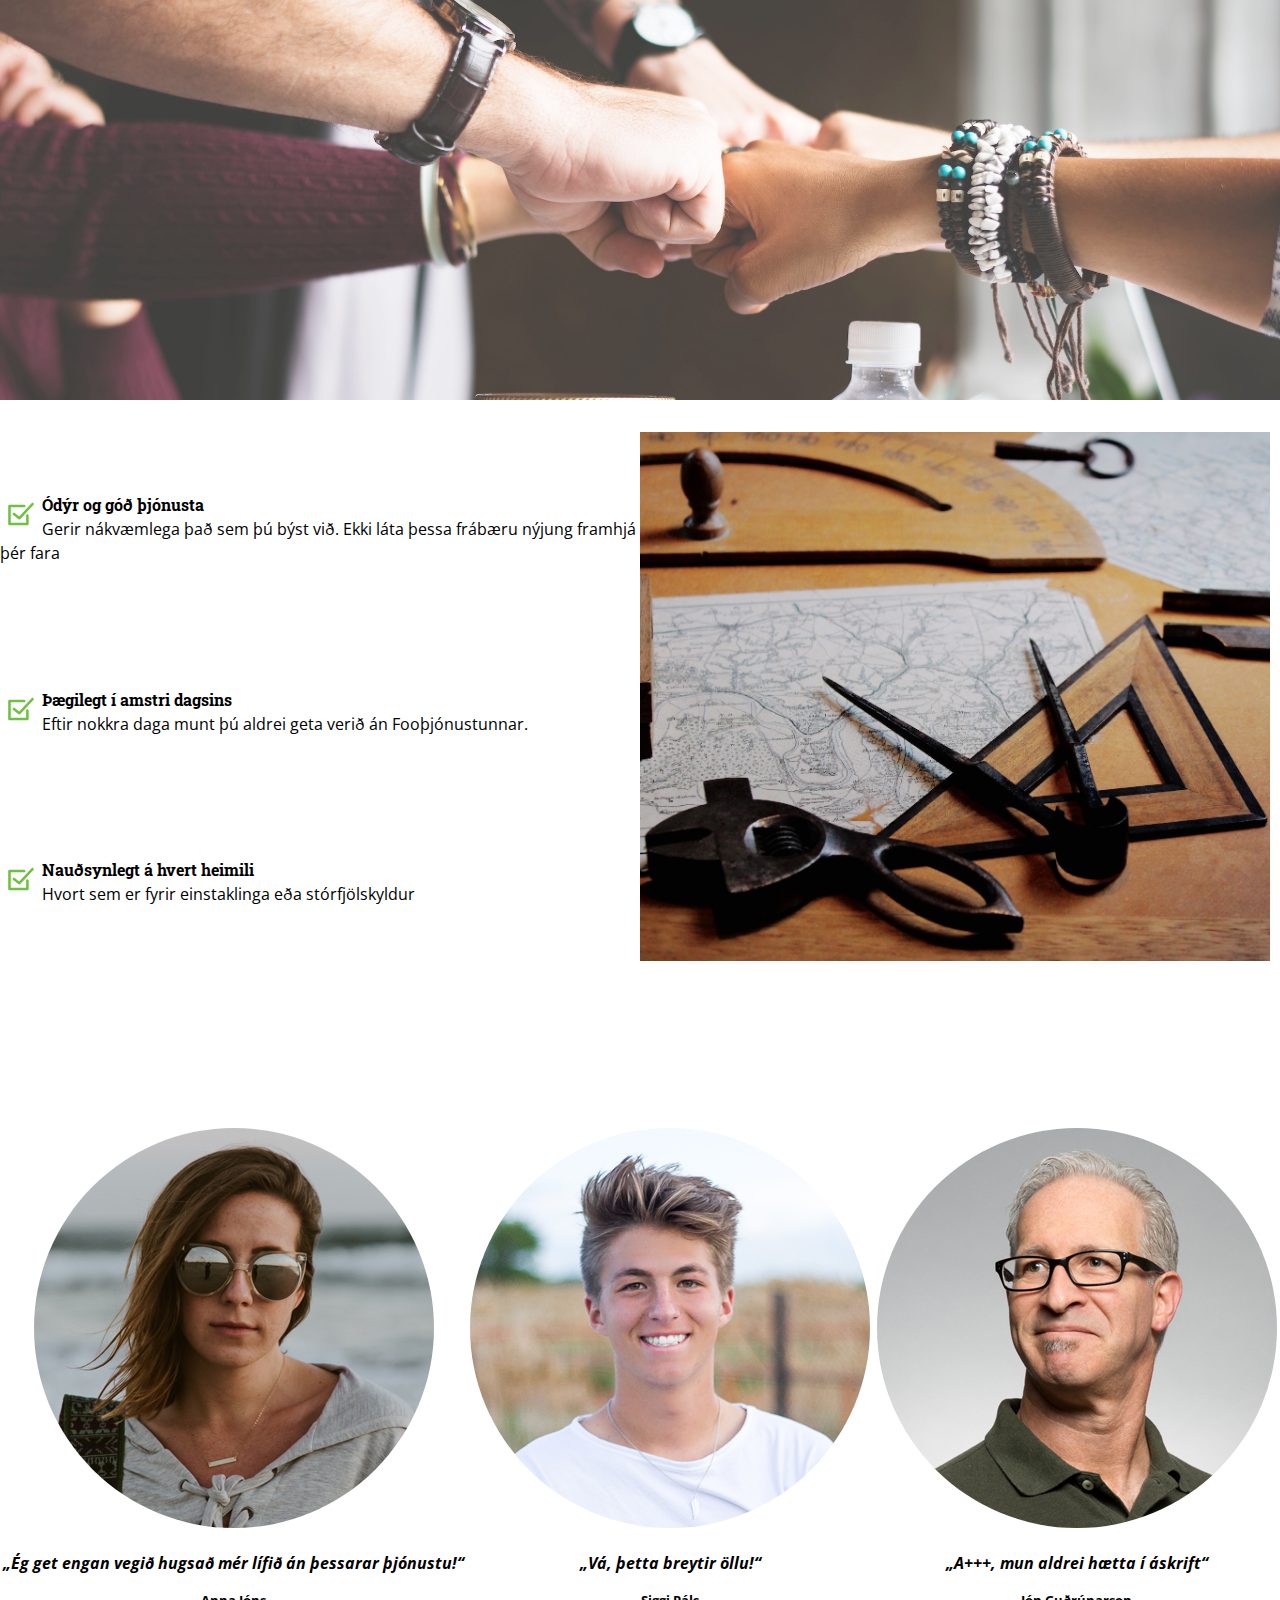
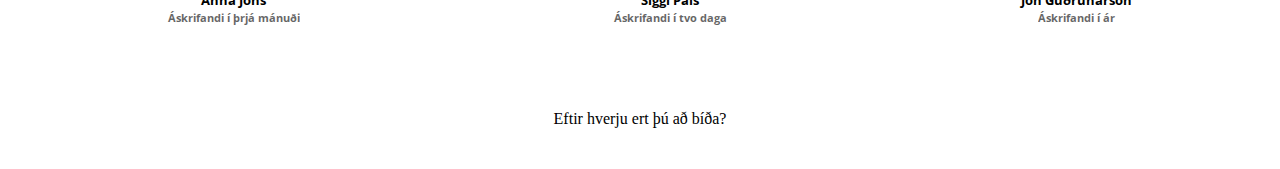
==== index.html @ e277497b "Forsida tilbuin" ====
<!doctype html>
<html lang="is">

<head>
  <meta charset="utf-8">
  <meta name="viewport" content="width=device-width,initial-scale=1">
  <link href="https://fonts.googleapis.com/css?family=Open+Sans:400,400i|Roboto+Slab:400,700" rel="stylesheet">
  <title>Forsíða</title>
  <link rel="stylesheet" href="index.css">
  <link rel="stylesheet" href="grid.css">
  <link rel="stylesheet" href="button.css">
  <link rel="stylesheet" href="header.css">
  <link rel="stylesheet" href="heading.css">
  <link rel="stylesheet" href="text.css">
  <link rel="stylesheet" href="card.css">
  <link rel="stylesheet" href="cardlist.css">
  <link rel="stylesheet" href="checklist.css">
  <link rel="stylesheet" href="img.css">
  <link rel="stylesheet" href="media.css">
  <link rel="stylesheet" href="um.css">

</head>

<body>
    <header>
      <h2>Í fyrsta skipti á Íslandi</h2>
      <h1 class="heading">Fooþjónustan</h1>
      <button class="button">Kaupa</button>
    </header>

    <div class="checklist-row col-12">
      <div class="checklist col-6">
        <div class="checklist-h1">
          <img src="check.svg" class="check__img" alt="Staðfest">
          <h3>Ódýr og góð þjónusta</h3>
          <p>Gerir nákvæmlega það sem þú býst við. Ekki láta þessa frábæru nýjung framhjá þér fara </p>
        </div>
        <div class="checklist-h2">
          <img src="check.svg" class="check__img" alt="Staðfest">
          <h3>Þægilegt í amstri dagsins</h3>
          <p>Eftir nokkra daga munt þú aldrei geta verið án Fooþjónustunnar.</p>
        </div>
        <div class="checklist-h3">
          <img src="check.svg" class="check__img" alt="Staðfest">
          <h3>Nauðsynlegt á hvert heimili</h3>
          <p>Hvort sem er fyrir einstaklinga eða stórfjölskyldur</p>
        </div>
      </div>

      <div class="midjumynd col-6">
        <img src="image.jpg" alt="" class="midjumynd">
      </div>

    </div>

    <section>

      <div class="cardlist col-12">

        <div class="profile">
        <div class="profilemynd">
          <img src="profile1.jpg" class="profile__img" alt="Picture_of_person">
        </div>
          <p>
            <blockquote class="tilvitnun">
              „Ég get engan vegið hugsað mér lífið án þessarar þjónustu!“</blockquote>
            <h5>Anna Jóns</h5>
            <h6>Áskrifandi í þrjá mánuði </h6>
        </div>

        <div class="profile">
        <div class="profilemynd">
          <img src="profile2.jpg" class="profile__img" alt="Picture_of_person">
                  </div>
          <blockquote class="tilvitnun">„Vá, þetta breytir öllu!“</blockquote>
          <h5>Siggi Páls</h5>
          <h6>Áskrifandi í tvo daga</h6>
        </div>

        <div class="profile">
        <div class="profilemynd">
          <img src="profile3.jpg" class="profile__img" alt="Picture_of_person">
                  </div>
          <blockquote class="tilvitnun">„A+++, mun aldrei hætta í áskrift“</blockquote>
          <h5>Jón Guðrúnarson</h5>
          <h6>Áskrifandi í ár</h6>
        </div>
      </div>
    </section>

    <div class="botnsidu">
      <h7>Eftir hverju ert þú að bíða?</h7>
      <button class="button">Kaupa</button>
    </div>

</body>

</html>
---- index.css ----
@import "css/grid";
@import "css/header";
@import "css/heading";
@import "css/text";
@import "css/button";
@import "css/card";
@import "css/cardlist";
@import "css/checklist";
@import "css/img";
@import "css/media";
@import "css/um";

* {
  margin: 0;
  padding: 0;
}

html {
  box-sizing: border-box;
  font-size: 16px;
  height: 100%;
}
@keyframes fadeIn {
  from {
    opacity: 0;
  }

  to {
    opacity: 1;
  }
}

*,
*:after,
*:before {
  box-sizing: inherit;
  padding: 0;
  margin: 0;
}

html {
  font-size: 16px;
  line-height: 1.5;
}
footer {
  margin-top: 1em;
  background-color: #4d4d4d;
  color: white;
}

.bottom {
  border-top: solid gray 1px;
  text-align: center;
  padding-top: 1em;
  padding-bottom: 1em;
}

.leftright {
  display: flex;
  text-align: center;
  padding-top: 1em;
  padding-bottom: 1em;
}
.top {

}
.botnsidu {
  text-align: center;
  display: flex;
  flex-direction: column;
}

main {
  max-width: 100%;
  margin: 0 auto;
  overflow-x: hidden;
}
---- grid.css ----
:root {
  --offset: 0;
  --max_width: 1200px;
  --columns: 12;
  --gutter: 20px;
  --color: hsla(204, 80%, 72%, 0.25);
  --repeating-width: calc(100% / var(--columns));
  --column-width: calc((100% / var(--columns)) - var(--gutter));
  --background-width: calc(100% + var(--gutter));
  --background-columns: repeating-linear-gradient(
    to right,
    var(--color),
    var(--color) var(--column-width),
    transparent var(--column-width),
    transparent var(--repeating-width)
  );
}

html {
  position: relative;
}

.middle {
  margin-left: 1em;
  margin-right: 1em;
}

html.grid::before {
  position: absolute;
  top: 0; right: 0; bottom: 0; left: 0;
  margin-right: auto;
  margin-left: auto;
  width: calc(100% - (2 * var(--offset)));
  max-width: var(--max_width);
  min-height: 100vh;
  content: '';
  background-image: var(--background-columns);
  background-size: var(--background-width) 100%;
  z-index: 1000;
  pointer-events: none;
}

.row {
  display: flex;
  flex-wrap: wrap;
  margin-right: -10px;
  margin-bottom: 20px;
  margin-left: -10px; }

.col {
  padding-right: 10px;
  padding-left: 10px; }
  .col-12 {
    width: 100%; }
  .col-8 {
    width: 66.66667%; }
  .col-4 {
    width: 33.33333%; }
  .col-6 {
    width: 50%; }
  .col-5 {
    width: 41.66667%; }
  .col-7 {
    width: 58.33333%; }
}
---- button.css ----
button {
  font-family: "Lato", helvetica, arial, sans-serif;
  font-size: 1em;
  color: #eee;
  max-width: 6em;
  padding: 10px 5px;
  border: 1px #666;
  border-radius: 1px;
  background-color: #666;
  text-overflow: ellipsis;
  text-align: center;
  text-decoration: none;
  overflow: hidden;
  white-space: nowrap;
  cursor: pointer;
  width: 100%;
  margin-left: auto;
  margin-right: auto;
  opacity: 0;
  animation: fadeIn ease-in 1;
  animation-fill-mode: forwards;
  animation-duration: 1s;
  animation-delay: 3s;
}

button:hover {
  color: inherit;
  background-color: #333;
}
---- header.css ----
header {
  color: inherit;
  background: transparent url("bg.jpg") fixed 50% 50%;
  background-size: cover;
  background-position: center;
  background-repeat: no-repeat;
  opacity: 0.8;
  width: 100%;
  height: 100vh;
  position: relative;
  text-align: center;
  justify-content: center;
  flex-direction: column;
  display: flex;
  margin-bottom: 10em;
}
---- heading.css ----
h1 {
  font-family: 'Roboto Slab', serif;
  font-size: 3em;
  opacity: 0;
  animation: fadeIn ease-in 1;
  animation-fill-mode: forwards;
  animation-duration: 2s;
  animation-delay: 1.5s;
}

h2 {
  font-family: 'Roboto Slab', serif;
  font-size: 1.5em;
  opacity: 0;
  animation: fadeIn ease-in 1;
  animation-fill-mode: forwards;
  animation-duration: 1s;
  animation-delay: 1s;
}

h3 {
  font-family: 'Roboto Slab', serif;
  font-weight: bold;
  font-size: 1em;
}

h4 {
  font-family: 'Open Sans', sans-serif;
  display: flex;
}

h5 {
  font-family: 'Open Sans', sans-serif;
}
h6 {
    font-family: 'Open Sans', sans-serif;
    opacity: 0.6;
}
---- text.css ----
.tilvitnun {
  font-style: italic;
  font-size: 1em;
  font-family: 'Open Sans', sans-serif;
  font-weight: bold;
}
---- cardlist.css ----
.cardlist {
  display: flex;
  flex-wrap: wrap;
  margin-bottom: 5em;
  word-break: normal;
  text-align: center;
  justify-content: space-around;
}
---- checklist.css ----
.checklist {
  display: flex;
  flex-direction: column;
  justify-content: space-around;
}
.checklist-row{
  margin-bottom: 10em;
}

.checklist-row {
  display: flex;
}

.checklist-h1{
}
.checklist-h2{
}
.checklist-h3{
}
.check__img {
  margin: 5px;
}
---- img.css ----
img.profile__img {
  border-radius: 50%;
}

img.check__img {
  width: 2em;
  float: left;
}

.midjumynd {
max-width: 100%;
padding-right: 5px;
}
---- media.css ----
@media (max-width: 600px) {

  header {
      margin-bottom: 4em;
  }

  .cardlist {
    margin-bottom: 4em;
  }
  .checklist-row {
  display: flex;
  flex-direction: column;
  align-items: center;
  margin-bottom: 2em;
}
  .checklist.col-6 {
  margin-bottom: 1em;
  }
    .cardlist {
      display: flex;
      flex-wrap: wrap;
      align-items: center;
    }

    .midjumynd {
      width: 100%;
      margin: 1em;
    }
    .profile__img {
      width: 50%
    }
  }
}

@media (max-width: 400px){
  .checklist-row {
    align-items: center;
    display: flex;
    flex-direction: column;
  }
    .cardlist {
      display: flex;
      flex-direction: column;
      align-items: center;
  }
}
---- um.css ----
* {
  margin: 0;
  padding: 0;
}

html {
  box-sizing: border-box;
  font-size: 16px;
}

*, *:before, *:after {
  box-sizing: inherit;
}

p, blockquote {
  font-family: 'Open Sans', sans-serif;
}

.heading {
  font-family: 'Roboto Slab', serif;
}

header {
  background: transparent url("bg-subpage.jpg") no-repeat 50% 50%;
  opacity: 0.8;
  background-size: cover;
  width: 100%;
  height: 25em;
  text-align: left;
  display: flex;
  justify-content: center;
  flex-direction: column;
  margin-bottom: 2em;
  padding-left: 1em;
}

h1 {
  font-size: 4em;
  color: white;
}

blockquote {
  display: flex;
  justify-content: center;
  margin-top: 1em;
  margin-bottom: 1em;
  font-size: 1.5em;
  line-height: 1.5;
  font-style: italic;
}
/*
@media (min-width: 50em) {
  .card__image {
    min-width: 25em;
  }
}

@media (max-width: 50em) {
  .card {
    flex-direction: column;
  }
  .card__content {
    width: 100%;
  }
  .card__image {
    width: 100%;
  }
}
*/
/*FOOTER STARTS*/

footer {
  margin-top: 1em;
  background-color: #4d4d4d;
  color: white;
}

.bottom {
  border-top: solid gray 1px;
  text-align: center;
  padding-top: 1em;
  padding-bottom: 1em;
}

.leftright {
  display: flex;
  text-align: center;
  padding-top: 1em;
  padding-bottom: 1em;
}

/*FOOTER ENDS*/

/*TOP PART STARTS*/

.top {
  background-color: rgba(0, 0, 0, 0.8);
  display: flex;
  padding: 0.5em 1em;
  justify-content: space-between;
  color: white;
}

.top--buttons > button {
  padding: 0.5em;
}
.button--1 {
  background: transparent;
  border: none;
}

.button--2 {
  background-color: gray;
  border: none;
  border-radius: 5px;
}

a {
  text-decoration: none;
  color: white;
}

/*TOP PART ENDS*/
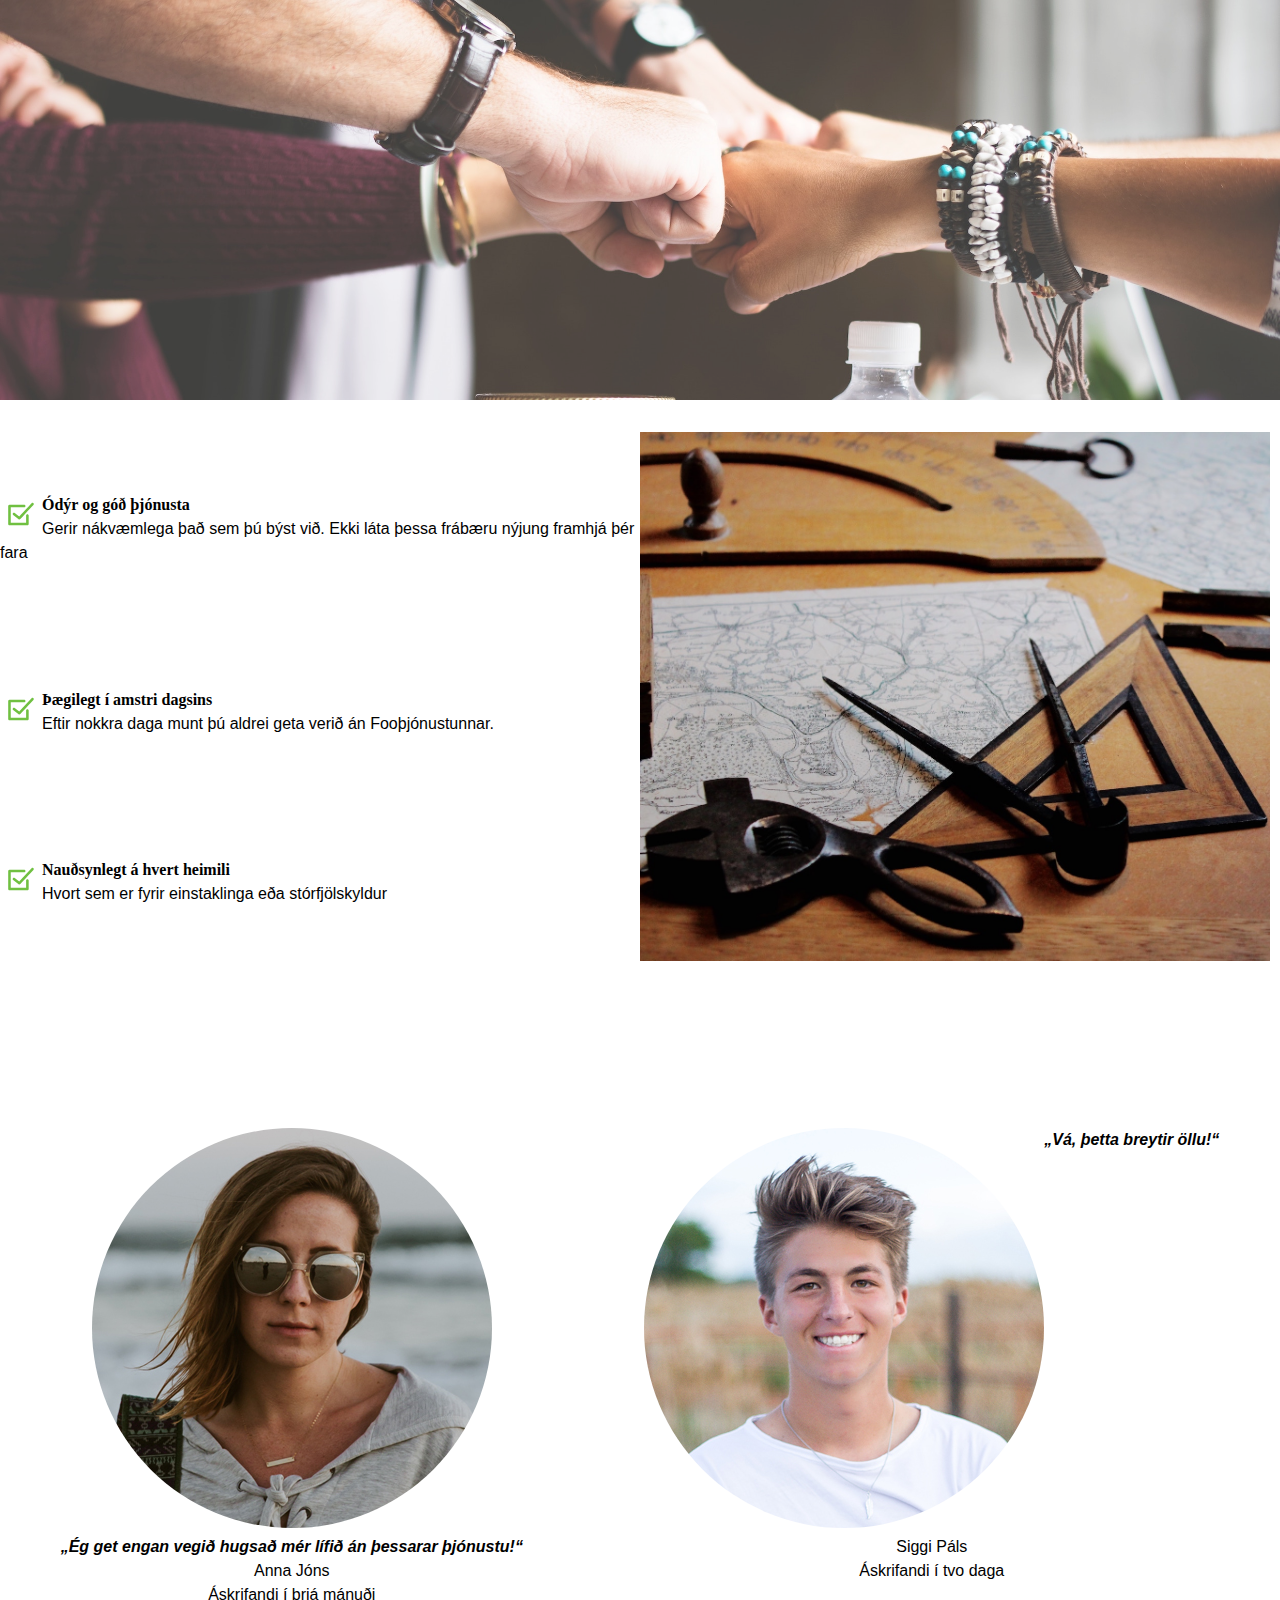
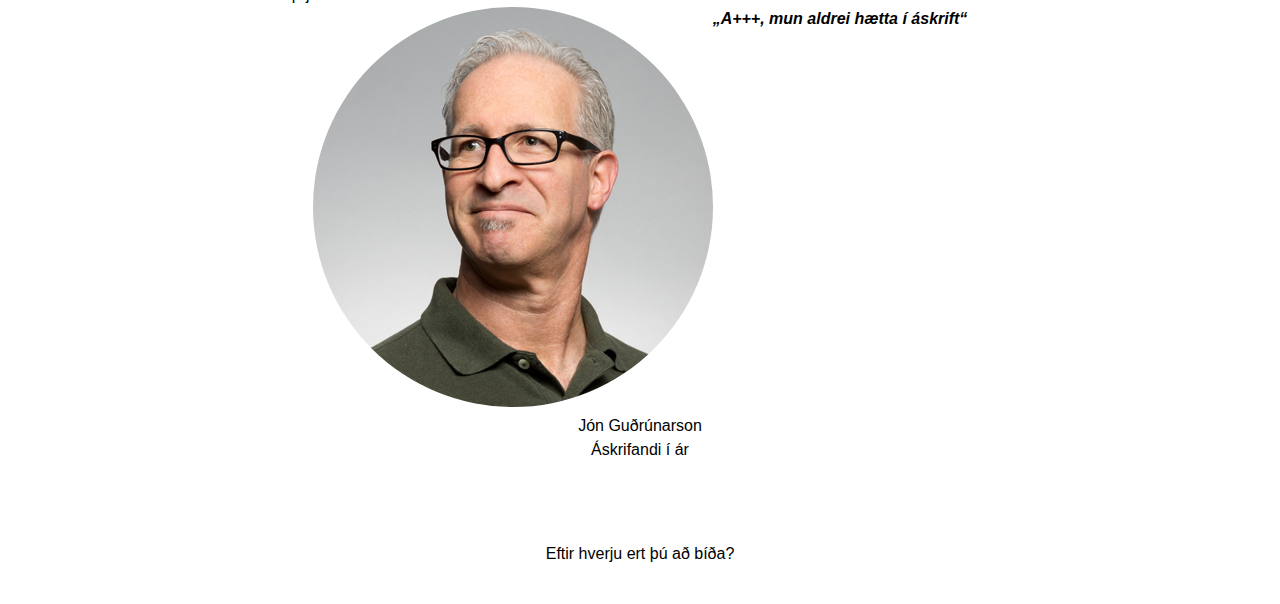
==== commit 83c9fcad: "Merge branch 'master' of https://github.com/Torfithor/funproject" ====
--- a/index.html
+++ b/index.html
@@ -4,7 +4,6 @@
 <head>
   <meta charset="utf-8">
   <meta name="viewport" content="width=device-width,initial-scale=1">
-  <link href="https://fonts.googleapis.com/css?family=Open+Sans:400,400i|Roboto+Slab:400,700" rel="stylesheet">
   <title>Forsíða</title>
   <link rel="stylesheet" href="index.css">
   <link rel="stylesheet" href="grid.css">
@@ -56,40 +55,33 @@
     <section>
 
       <div class="cardlist col-12">
-
         <div class="profile">
-        <div class="profilemynd">
           <img src="profile1.jpg" class="profile__img" alt="Picture_of_person">
-        </div>
           <p>
             <blockquote class="tilvitnun">
               „Ég get engan vegið hugsað mér lífið án þessarar þjónustu!“</blockquote>
-            <h5>Anna Jóns</h5>
-            <h6>Áskrifandi í þrjá mánuði </h6>
+            <p>Anna Jóns</p>
+            <p>Áskrifandi í þrjá mánuði </p>
         </div>
 
         <div class="profile">
-        <div class="profilemynd">
           <img src="profile2.jpg" class="profile__img" alt="Picture_of_person">
-                  </div>
           <blockquote class="tilvitnun">„Vá, þetta breytir öllu!“</blockquote>
-          <h5>Siggi Páls</h5>
-          <h6>Áskrifandi í tvo daga</h6>
+          <p>Siggi Páls</p>
+          <p>Áskrifandi í tvo daga</p>
         </div>
 
         <div class="profile">
-        <div class="profilemynd">
           <img src="profile3.jpg" class="profile__img" alt="Picture_of_person">
-                  </div>
           <blockquote class="tilvitnun">„A+++, mun aldrei hætta í áskrift“</blockquote>
-          <h5>Jón Guðrúnarson</h5>
-          <h6>Áskrifandi í ár</h6>
+          <p>Jón Guðrúnarson</p>
+          <p>Áskrifandi í ár</p>
         </div>
       </div>
     </section>
 
     <div class="botnsidu">
-      <h7>Eftir hverju ert þú að bíða?</h7>
+      <p>Eftir hverju ert þú að bíða?</p>
       <button class="button">Kaupa</button>
     </div>
 
--- a/um.css
+++ b/um.css
@@ -42,19 +42,32 @@
 blockquote {
   display: flex;
   justify-content: center;
-  margin-top: 1em;
-  margin-bottom: 1em;
   font-size: 1.5em;
   line-height: 1.5;
   font-style: italic;
+  float: right;
+}
+
+.block {
+  padding: 2em 2em;
+}
+
+@media (max-width: 400px) {
+  .row {
+    display: flex;
+    flex-direction: column;
+    align-items: center;
+  }
+  .col-5 {
+    width: 100%;
+    display: flex;
+    flex-direction: column;
+  }
+  .block {
+    width: 100%;
+  }
 }
 /*
-@media (min-width: 50em) {
-  .card__image {
-    min-width: 25em;
-  }
-}
-
 @media (max-width: 50em) {
   .card {
     flex-direction: column;
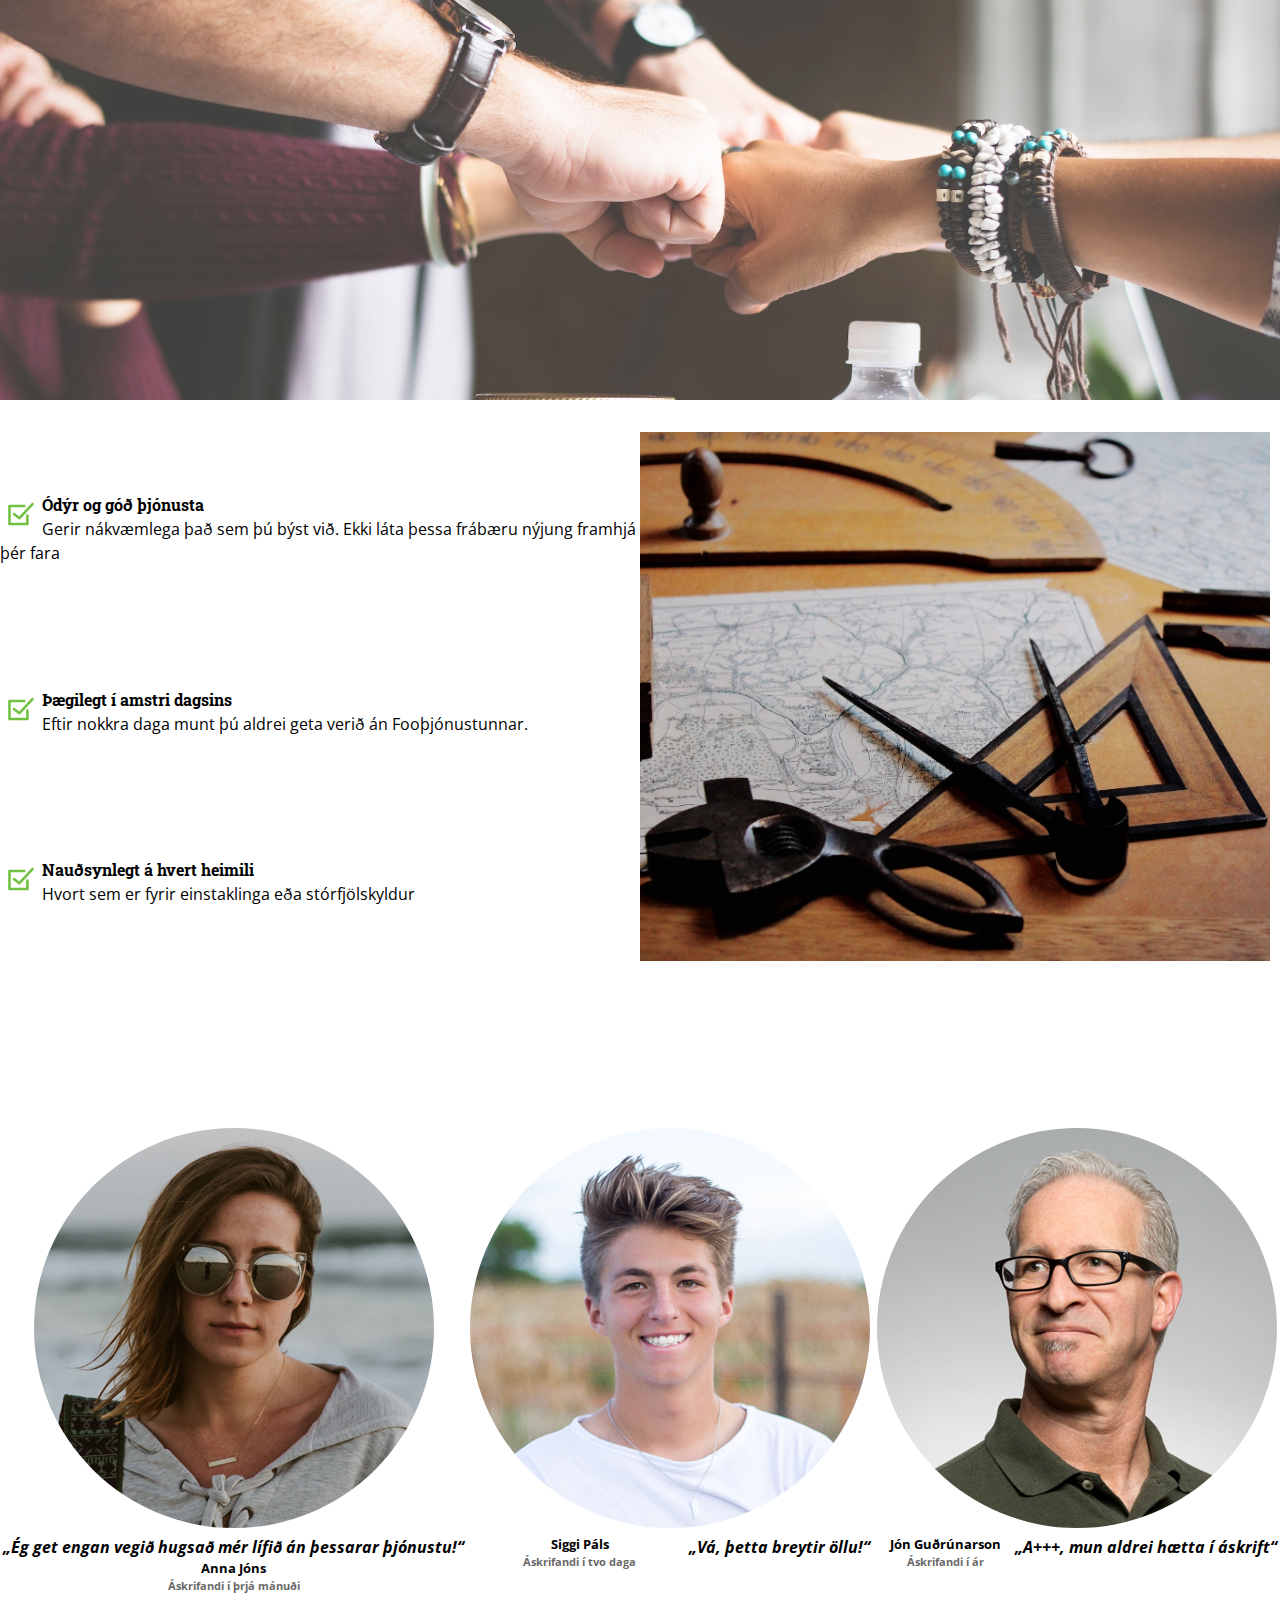
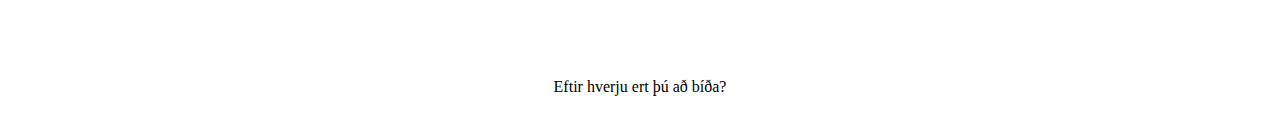
==== commit a379a945: "Index allt" ====
--- a/index.html
+++ b/index.html
@@ -4,6 +4,7 @@
 <head>
   <meta charset="utf-8">
   <meta name="viewport" content="width=device-width,initial-scale=1">
+  <link href="https://fonts.googleapis.com/css?family=Open+Sans:400,400i|Roboto+Slab:400,700" rel="stylesheet">
   <title>Forsíða</title>
   <link rel="stylesheet" href="index.css">
   <link rel="stylesheet" href="grid.css">
@@ -55,33 +56,40 @@
     <section>
 
       <div class="cardlist col-12">
+
         <div class="profile">
+        <div class="profilemynd">
           <img src="profile1.jpg" class="profile__img" alt="Picture_of_person">
+        </div>
           <p>
             <blockquote class="tilvitnun">
               „Ég get engan vegið hugsað mér lífið án þessarar þjónustu!“</blockquote>
-            <p>Anna Jóns</p>
-            <p>Áskrifandi í þrjá mánuði </p>
+            <h5>Anna Jóns</h5>
+            <h6>Áskrifandi í þrjá mánuði </h6>
         </div>
 
         <div class="profile">
+        <div class="profilemynd">
           <img src="profile2.jpg" class="profile__img" alt="Picture_of_person">
+                  </div>
           <blockquote class="tilvitnun">„Vá, þetta breytir öllu!“</blockquote>
-          <p>Siggi Páls</p>
-          <p>Áskrifandi í tvo daga</p>
+          <h5>Siggi Páls</h5>
+          <h6>Áskrifandi í tvo daga</h6>
         </div>
 
         <div class="profile">
+        <div class="profilemynd">
           <img src="profile3.jpg" class="profile__img" alt="Picture_of_person">
+                  </div>
           <blockquote class="tilvitnun">„A+++, mun aldrei hætta í áskrift“</blockquote>
-          <p>Jón Guðrúnarson</p>
-          <p>Áskrifandi í ár</p>
+          <h5>Jón Guðrúnarson</h5>
+          <h6>Áskrifandi í ár</h6>
         </div>
       </div>
     </section>
 
     <div class="botnsidu">
-      <p>Eftir hverju ert þú að bíða?</p>
+      <h7>Eftir hverju ert þú að bíða?</h7>
       <button class="button">Kaupa</button>
     </div>
 
--- a/um.css
+++ b/um.css
@@ -56,30 +56,45 @@
   .row {
     display: flex;
     flex-direction: column;
-    align-items: center;
   }
-  .col-5 {
-    width: 100%;
-    display: flex;
-    flex-direction: column;
-  }
-  .block {
+  .row > .col-5 {
     width: 100%;
   }
-}
-/*
-@media (max-width: 50em) {
-  .card {
-    flex-direction: column;
-  }
-  .card__content {
+  .row > .col-7 {
     width: 100%;
   }
-  .card__image {
-    width: 100%;
+  h1 {
+    word-wrap: break-word;
+  }
+  .middle {
+    margin-left: 1em;
+    margin-right: 1em;
+  }
+  .leftright {
+    display: flex;
+    flex-direction: row;
   }
 }
-*/
+
+@media (min-width: 401px) and (max-width: 600px){
+
+  .row > .col-5 {
+    display: inline;
+  }
+  .row > .col-7 {
+    float: right;
+    height: 100%;
+  }
+  .middle {
+    margin-left: 1em;
+    margin-right: 1em;
+  }
+  .leftright {
+    display: flex;
+    flex-direction: row;
+  }
+}
+
 /*FOOTER STARTS*/
 
 footer {
@@ -133,4 +148,8 @@
   color: white;
 }
 
+.button--2:hover {
+  background-color: #4d4d4d;
+}
+
 /*TOP PART ENDS*/
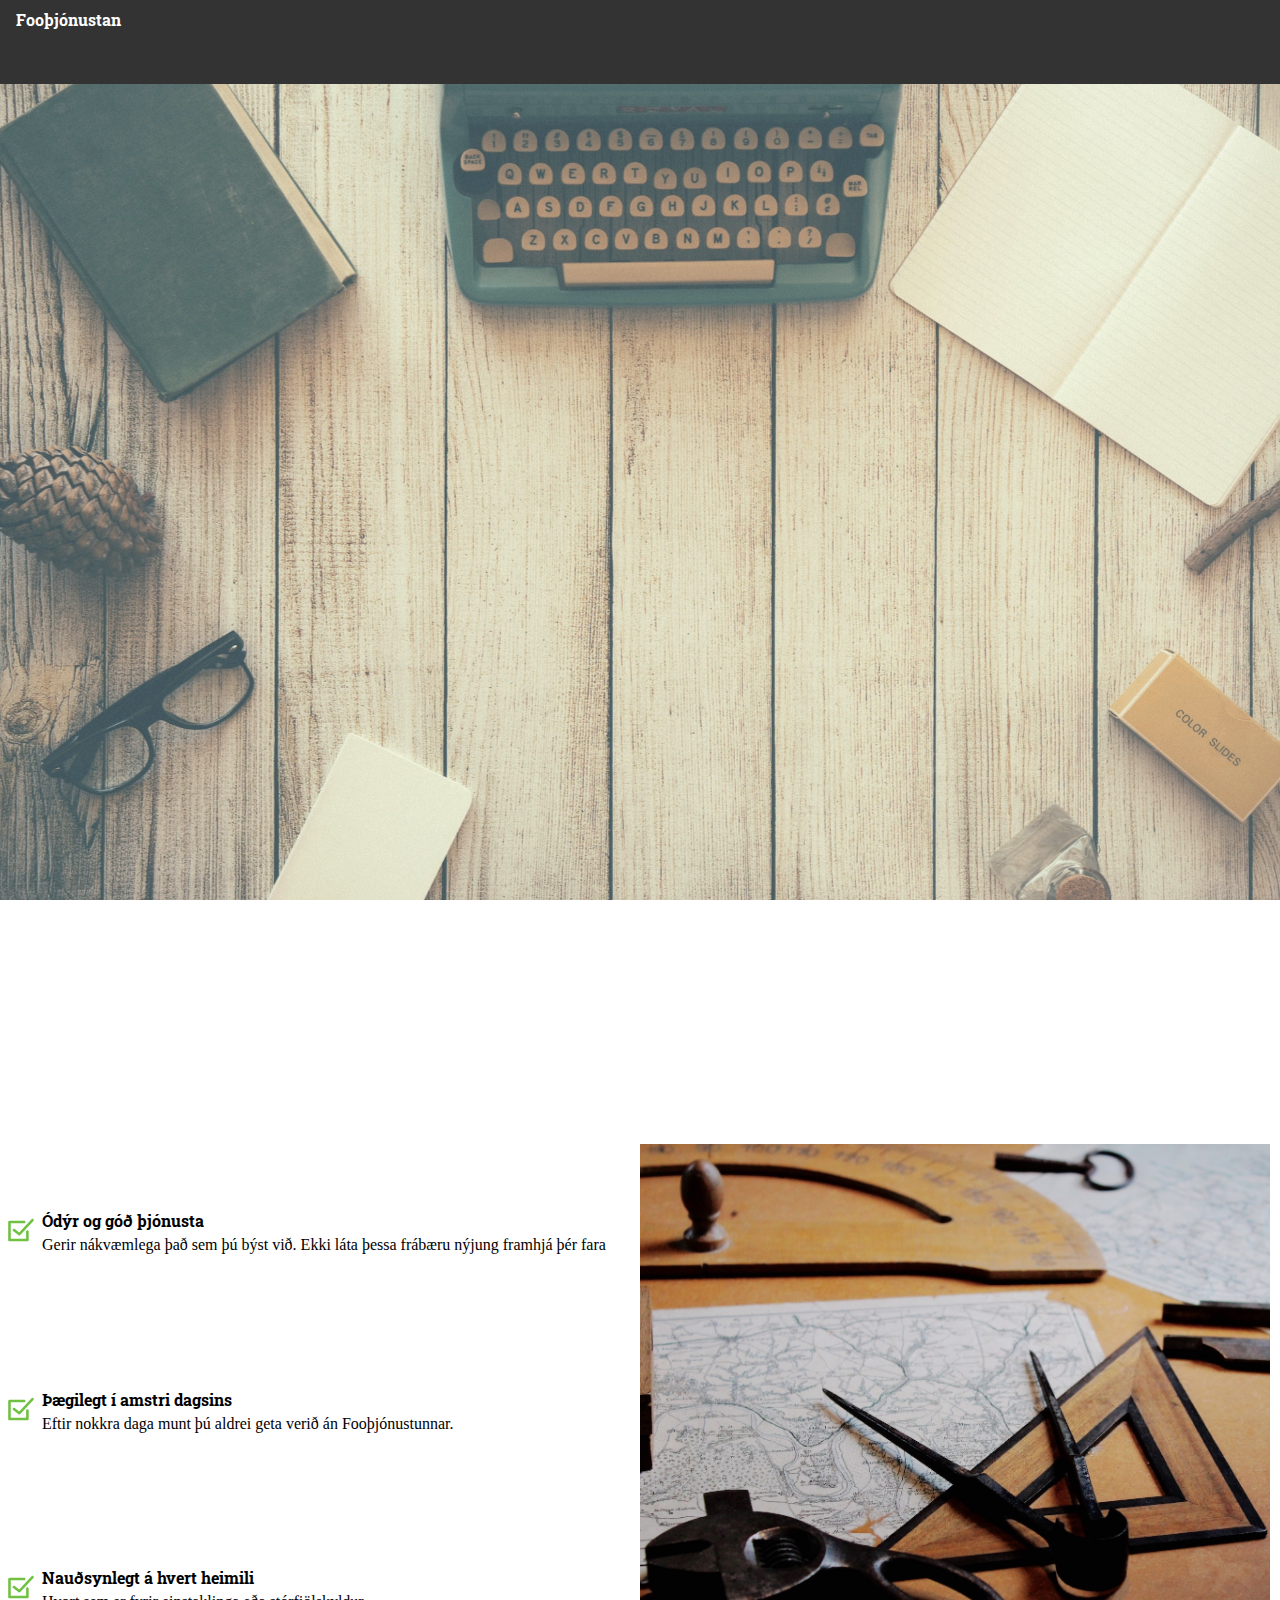
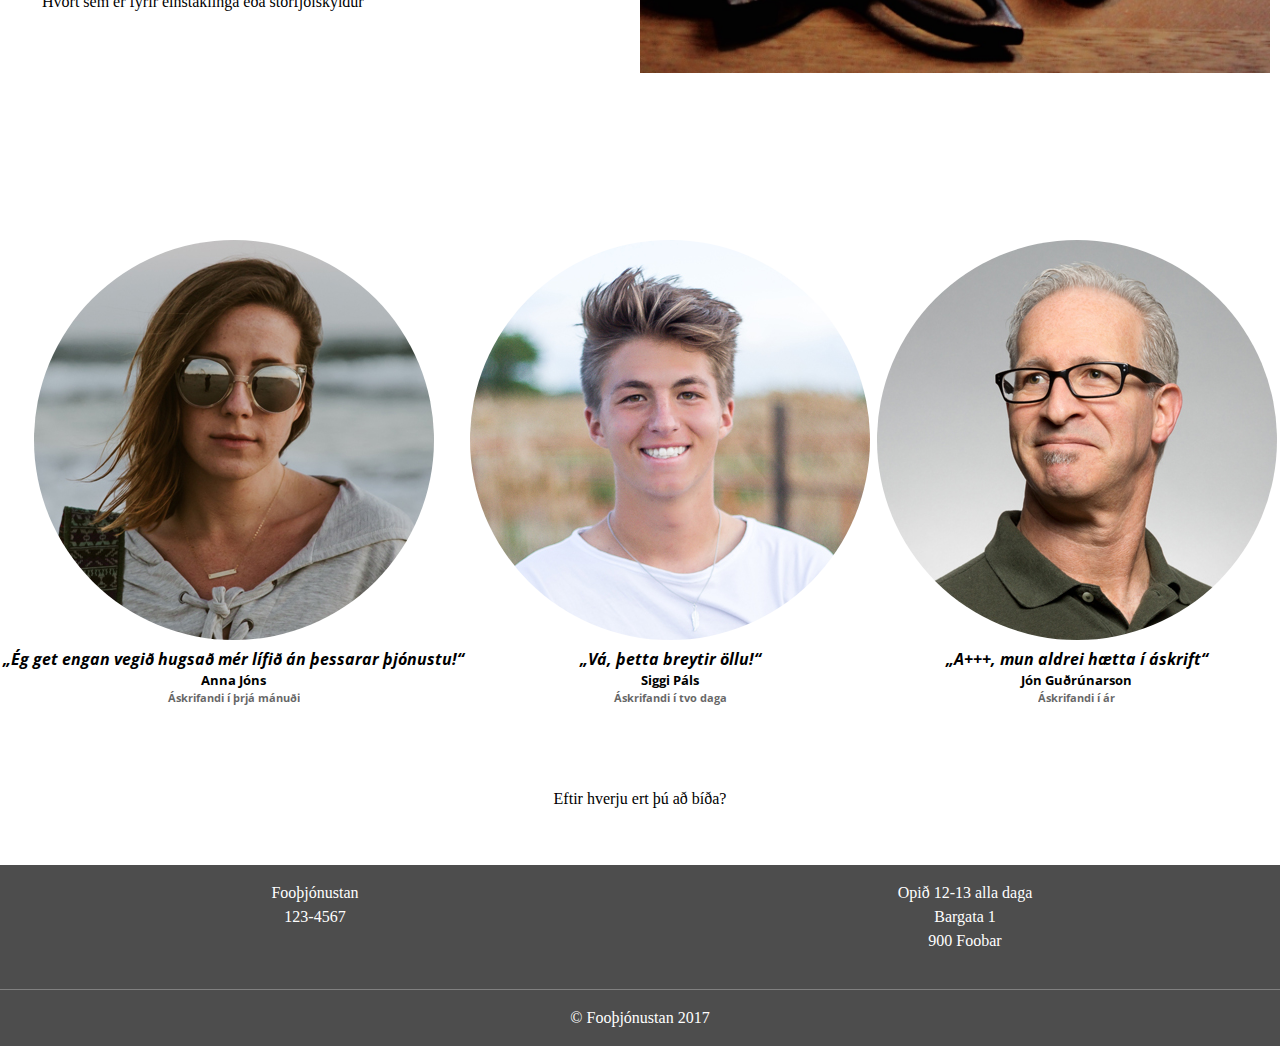
==== commit 09802339: "Forsíða tilbúin" ====
--- a/index.html
+++ b/index.html
@@ -17,11 +17,19 @@
   <link rel="stylesheet" href="checklist.css">
   <link rel="stylesheet" href="img.css">
   <link rel="stylesheet" href="media.css">
-  <link rel="stylesheet" href="um.css">
-
 </head>
 
+<div class="grid">
+  <div class="top">
+    <h3 class="heading top--heading">Fooþjónustan</h3>
+    <div class="top--buttons">
+      <button class="button--1"><a href="Um.html">Um</a></button>
+      <button class="button--2"><a href="kaupa.html">Kaupa</a></button>
+    </div>
+  </div>
+
 <body>
+
     <header>
       <h2>Í fyrsta skipti á Íslandi</h2>
       <h1 class="heading">Fooþjónustan</h1>
@@ -93,6 +101,17 @@
       <button class="button">Kaupa</button>
     </div>
 
+    <footer>
+      <div class="row leftright">
+        <div class="col col-6">
+          <p class=>Fooþjónustan<br>123-4567</p>
+        </div>
+        <div class="col col-6">
+          <p class=>Opið 12-13 alla daga<br>Bargata 1<br>900 Foobar</p>
+        </div>
+      </div>
+      <p class="bottom">© Fooþjónustan 2017</p>
+    </footer>
 </body>
 
 </html>
--- a/index.css
+++ b/index.css
@@ -8,13 +8,41 @@
 @import "css/checklist";
 @import "css/img";
 @import "css/media";
-@import "css/um";
 
 * {
   margin: 0;
   padding: 0;
 }
+.top {
+  background-color: rgba(0, 0, 0, 0.8);
+  display: flex;
+  padding: 0.5em 1em;
+  justify-content: space-between;
+  color: white;
+}
 
+.top--buttons > button {
+  padding: 0.5em;
+}
+.button--1 {
+  background: transparent;
+  border: none;
+}
+
+.button--2 {
+  background-color: gray;
+  border: none;
+  border-radius: 5px;
+}
+
+a {
+  text-decoration: none;
+  color: white;
+}
+
+.button--2:hover {
+  background-color: #4d4d4d;
+}
 html {
   box-sizing: border-box;
   font-size: 16px;
@@ -42,6 +70,7 @@
   font-size: 16px;
   line-height: 1.5;
 }
+
 footer {
   margin-top: 1em;
   background-color: #4d4d4d;
@@ -70,6 +99,26 @@
   flex-direction: column;
 }
 
+footer {
+  margin-top: 1em;
+  background-color: #4d4d4d;
+  color: white;
+}
+
+.bottom {
+  border-top: solid gray 1px;
+  text-align: center;
+  padding-top: 1em;
+  padding-bottom: 1em;
+}
+
+.leftright {
+  display: flex;
+  text-align: center;
+  padding-top: 1em;
+  padding-bottom: 1em;
+}
+
 main {
   max-width: 100%;
   margin: 0 auto;
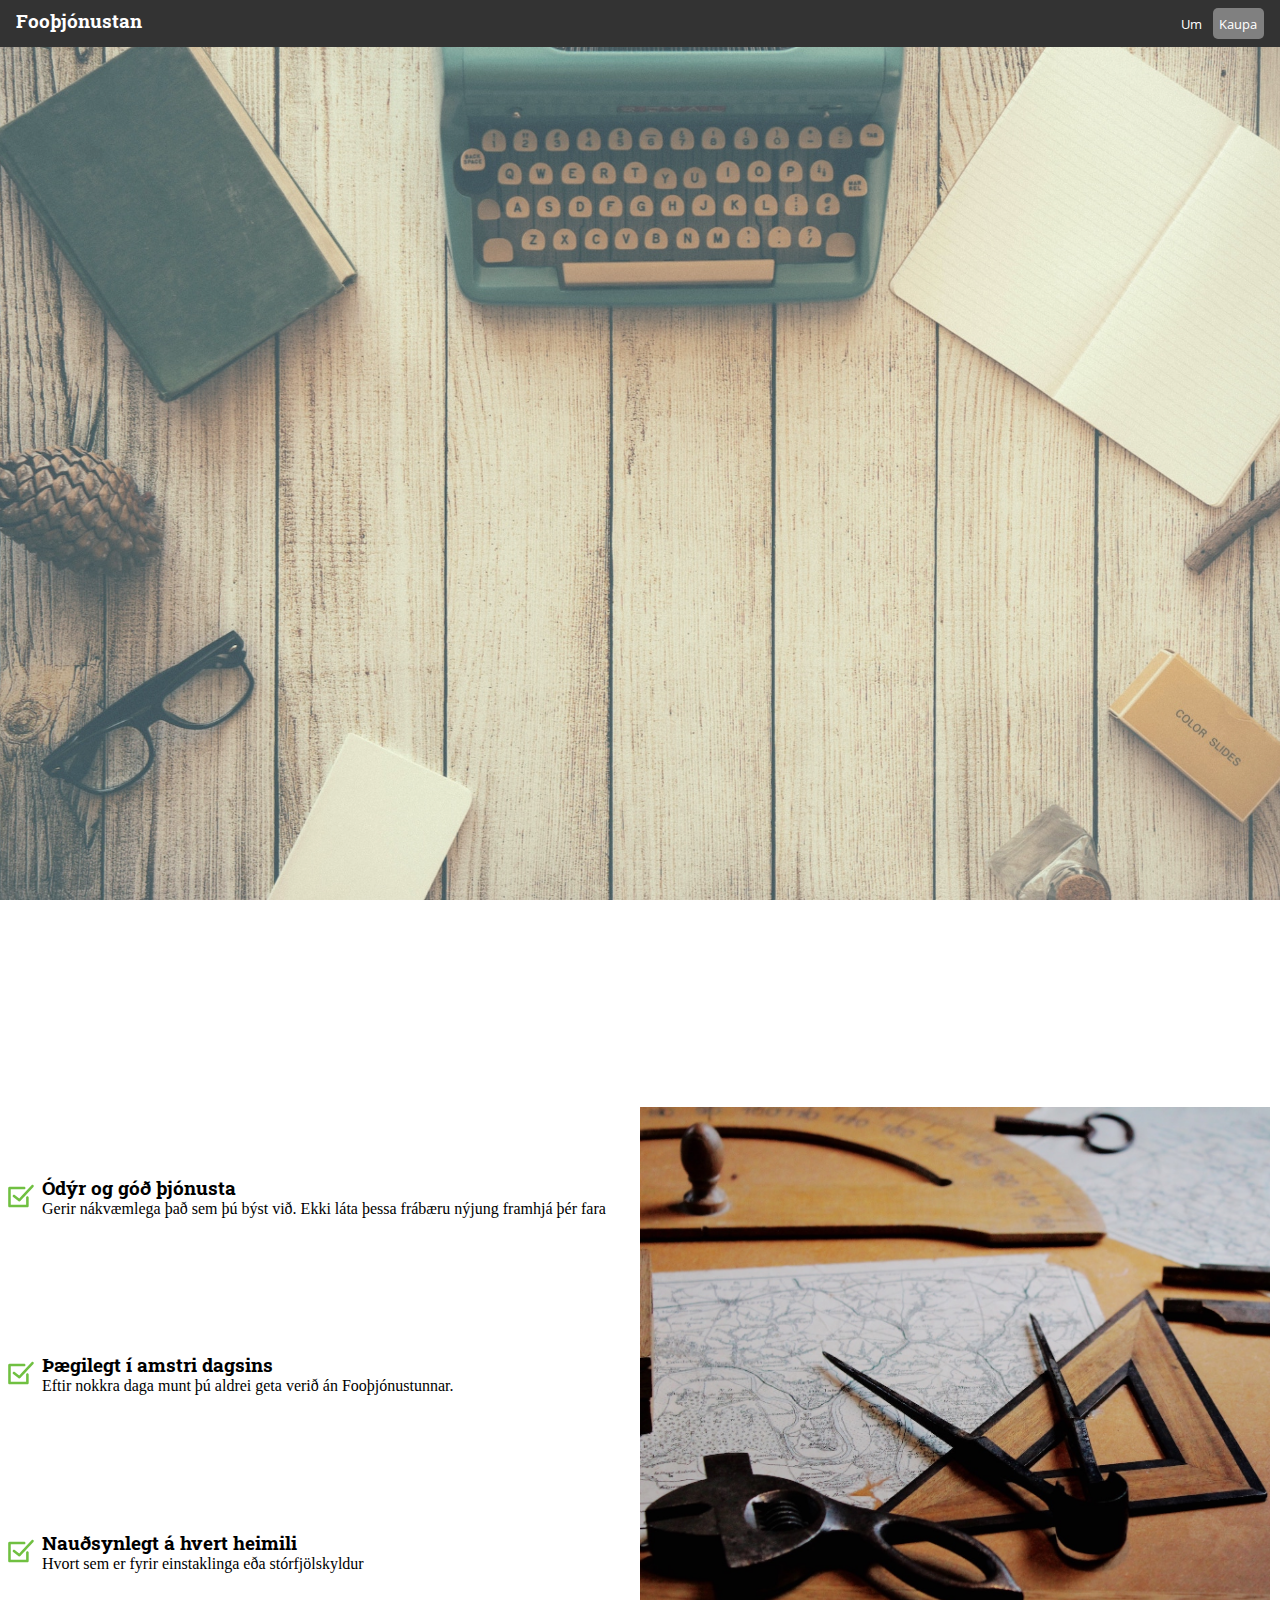
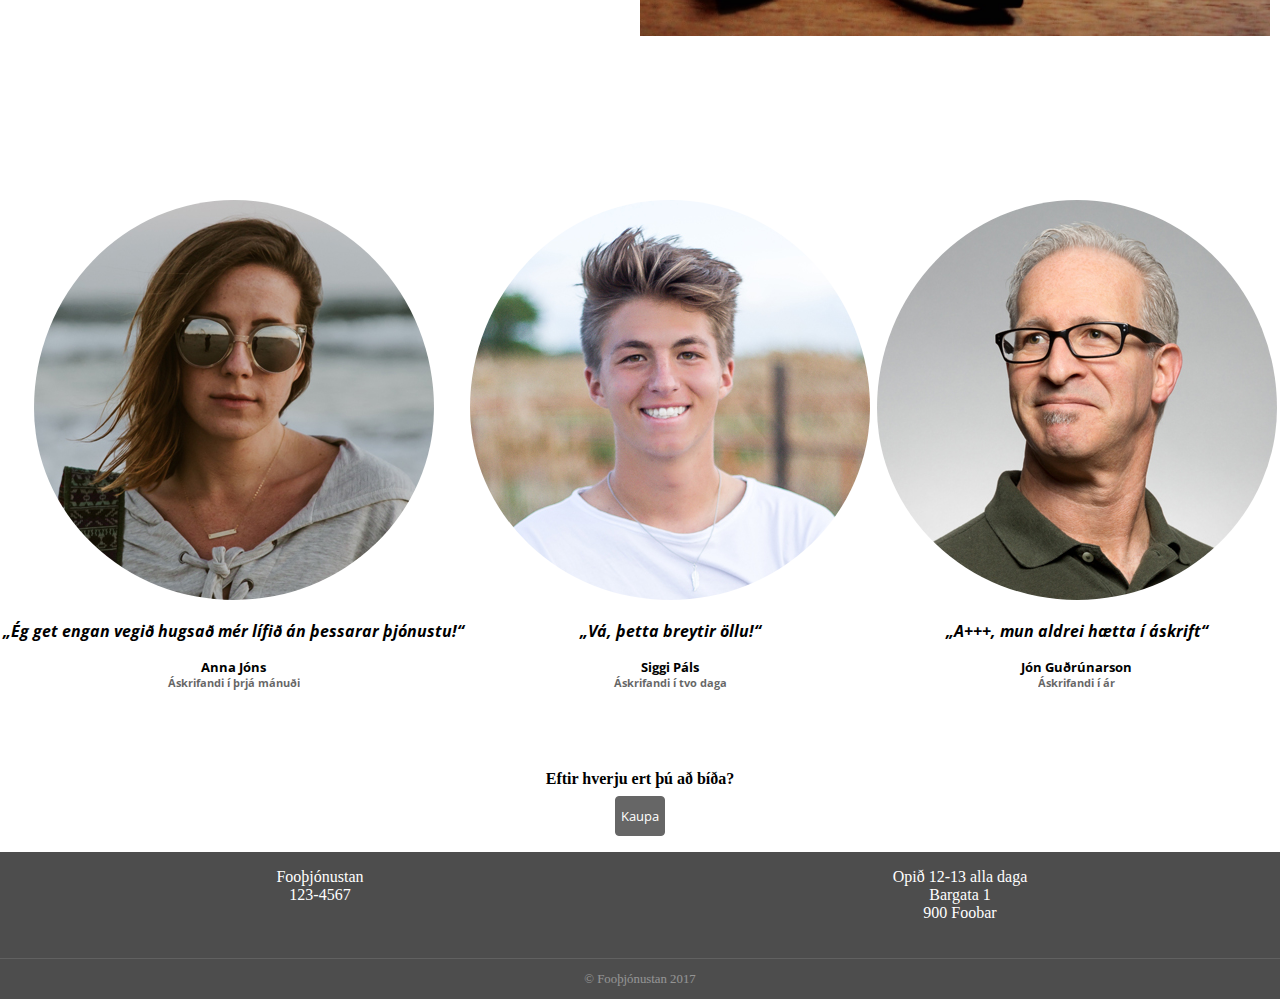
==== commit 5317e506: "Tilbúið en á eftir linta" ====
--- a/index.html
+++ b/index.html
@@ -3,9 +3,10 @@
 
 <head>
   <meta charset="utf-8">
+    <title>Forsíða</title>
   <meta name="viewport" content="width=device-width,initial-scale=1">
   <link href="https://fonts.googleapis.com/css?family=Open+Sans:400,400i|Roboto+Slab:400,700" rel="stylesheet">
-  <title>Forsíða</title>
+
   <link rel="stylesheet" href="index.css">
   <link rel="stylesheet" href="grid.css">
   <link rel="stylesheet" href="button.css">
@@ -19,7 +20,8 @@
   <link rel="stylesheet" href="media.css">
 </head>
 
-<div class="grid">
+<body>
+
   <div class="top">
     <h3 class="heading top--heading">Fooþjónustan</h3>
     <div class="top--buttons">
@@ -28,12 +30,10 @@
     </div>
   </div>
 
-<body>
-
     <header>
       <h2>Í fyrsta skipti á Íslandi</h2>
       <h1 class="heading">Fooþjónustan</h1>
-      <button class="button">Kaupa</button>
+      <button class="buttonfade"><a href="kaupa.html">Kaupa</a></button>
     </header>
 
     <div class="checklist-row col-12">
@@ -98,7 +98,7 @@
 
     <div class="botnsidu">
       <h7>Eftir hverju ert þú að bíða?</h7>
-      <button class="button">Kaupa</button>
+      <button class="button"><a href="kaupa.html">Kaupa</a></button>
     </div>
 
     <footer>
--- a/index.css
+++ b/index.css
@@ -13,6 +13,16 @@
   margin: 0;
   padding: 0;
 }
+
+html {
+  box-sizing: border-box;
+  font-size: 16px;
+}
+
+*, *:before, *:after {
+  box-sizing: inherit;
+}
+
 .top {
   background-color: rgba(0, 0, 0, 0.8);
   display: flex;
@@ -30,6 +40,7 @@
 }
 
 .button--2 {
+  color: inherit;
   background-color: gray;
   border: none;
   border-radius: 5px;
@@ -52,7 +63,6 @@
   from {
     opacity: 0;
   }
-
   to {
     opacity: 1;
   }
@@ -66,11 +76,6 @@
   margin: 0;
 }
 
-html {
-  font-size: 16px;
-  line-height: 1.5;
-}
-
 footer {
   margin-top: 1em;
   background-color: #4d4d4d;
@@ -82,34 +87,8 @@
   text-align: center;
   padding-top: 1em;
   padding-bottom: 1em;
-}
-
-.leftright {
-  display: flex;
-  text-align: center;
-  padding-top: 1em;
-  padding-bottom: 1em;
-}
-.top {
-
-}
-.botnsidu {
-  text-align: center;
-  display: flex;
-  flex-direction: column;
-}
-
-footer {
-  margin-top: 1em;
-  background-color: #4d4d4d;
-  color: white;
-}
-
-.bottom {
-  border-top: solid gray 1px;
-  text-align: center;
-  padding-top: 1em;
-  padding-bottom: 1em;
+  font-size: 0.8em;
+  opacity: 0.4;
 }
 
 .leftright {
@@ -119,6 +98,13 @@
   padding-bottom: 1em;
 }
 
+.botnsidu {
+  text-align: center;
+  display: flex;
+  flex-direction: column;
+  font-weight: bold;
+}
+
 main {
   max-width: 100%;
   margin: 0 auto;
--- a/grid.css
+++ b/grid.css
@@ -43,23 +43,28 @@
 .row {
   display: flex;
   flex-wrap: wrap;
-  margin-right: -10px;
   margin-bottom: 20px;
-  margin-left: -10px; }
+}
 
 .col {
   padding-right: 10px;
-  padding-left: 10px; }
+  padding-left: 10px;
+}
   .col-12 {
-    width: 100%; }
+    width: 100%;
+  }
   .col-8 {
-    width: 66.66667%; }
+    width: 66.66667%;
+  }
   .col-4 {
-    width: 33.33333%; }
+    width: 33.33333%;
+  }
   .col-6 {
-    width: 50%; }
+    width: 50%;
+  }
   .col-5 {
-    width: 41.66667%; }
+    width: 41.66667%;
+  }
   .col-7 {
-    width: 58.33333%; }
-}
+    width: 58.33333%;
+  }
--- a/button.css
+++ b/button.css
@@ -1,21 +1,25 @@
 button {
+  max-width: 6em;
   font-family: "Lato", helvetica, arial, sans-serif;
-  font-size: 1em;
   color: #eee;
-  max-width: 6em;
-  padding: 10px 5px;
-  border: 1px #666;
-  border-radius: 1px;
+    text-align: center;
+    padding-top: 10px;
+    padding-bottom: 10px;
+    padding-left: 5px;
+    padding-right: 5px;
+  border: solid 1px #666;
+  border-radius: 4px;
   background-color: #666;
-  text-overflow: ellipsis;
-  text-align: center;
-  text-decoration: none;
+
   overflow: hidden;
   white-space: nowrap;
   cursor: pointer;
-  width: 100%;
   margin-left: auto;
   margin-right: auto;
+}
+
+.buttonfade {
+  font-size: 1em;
   opacity: 0;
   animation: fadeIn ease-in 1;
   animation-fill-mode: forwards;
--- a/heading.css
+++ b/heading.css
@@ -6,6 +6,7 @@
   animation-fill-mode: forwards;
   animation-duration: 2s;
   animation-delay: 1.5s;
+  margin-bottom: 1em;
 }
 
 h2 {
@@ -20,8 +21,6 @@
 
 h3 {
   font-family: 'Roboto Slab', serif;
-  font-weight: bold;
-  font-size: 1em;
 }
 
 h4 {
@@ -36,3 +35,10 @@
     font-family: 'Open Sans', sans-serif;
     opacity: 0.6;
 }
+h7 {
+  padding-bottom: 0.5em;
+}
+
+a {
+    font-family: 'Open Sans', sans-serif;
+}
--- a/text.css
+++ b/text.css
@@ -3,4 +3,5 @@
   font-size: 1em;
   font-family: 'Open Sans', sans-serif;
   font-weight: bold;
+  padding-bottom: 1em;
 }
--- a/img.css
+++ b/img.css
@@ -1,5 +1,6 @@
 img.profile__img {
   border-radius: 50%;
+  padding-bottom: 1em;
 }
 
 img.check__img {
--- a/media.css
+++ b/media.css
@@ -29,6 +29,9 @@
     .profile__img {
       width: 50%
     }
+    .leftright {
+      display: flex;
+      flex-direction: row;
   }
 }
 
@@ -43,4 +46,7 @@
       flex-direction: column;
       align-items: center;
   }
+  .leftright {
+    display: flex;
+    flex-direction: row;
 }
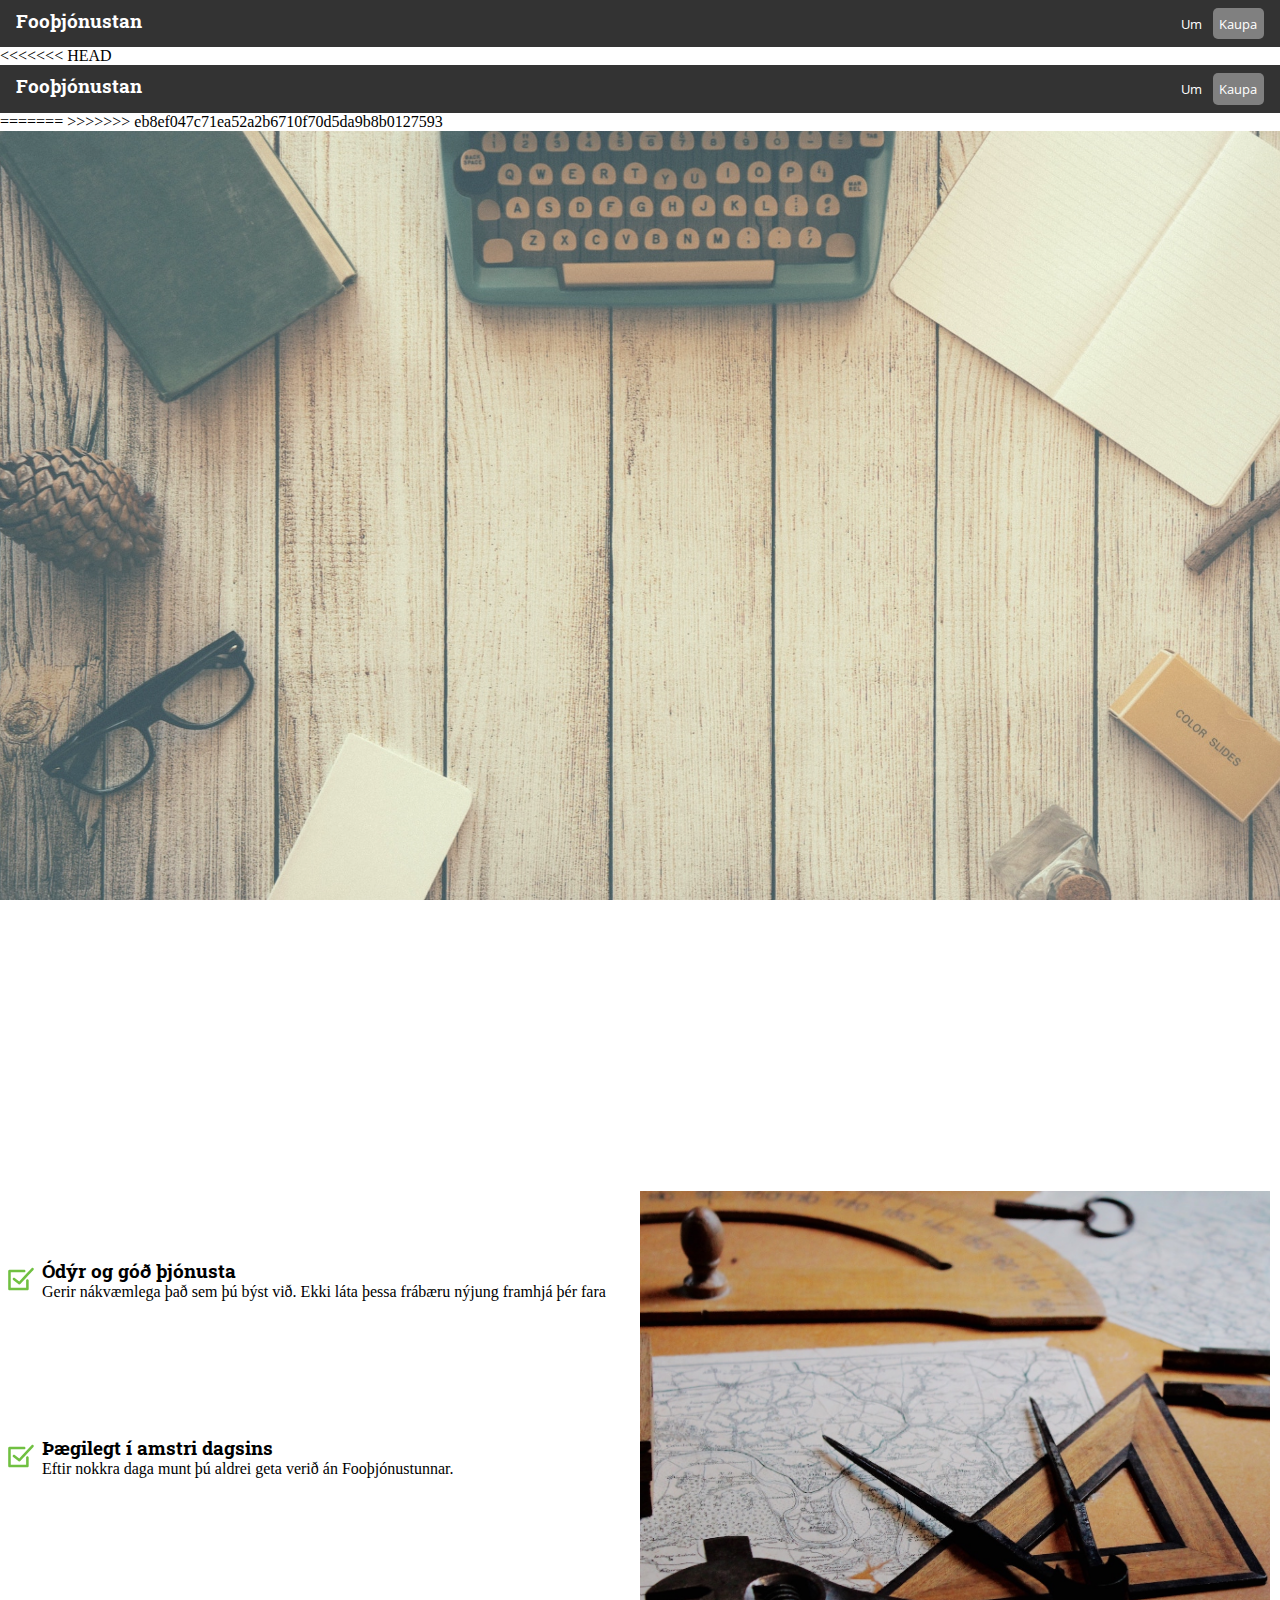
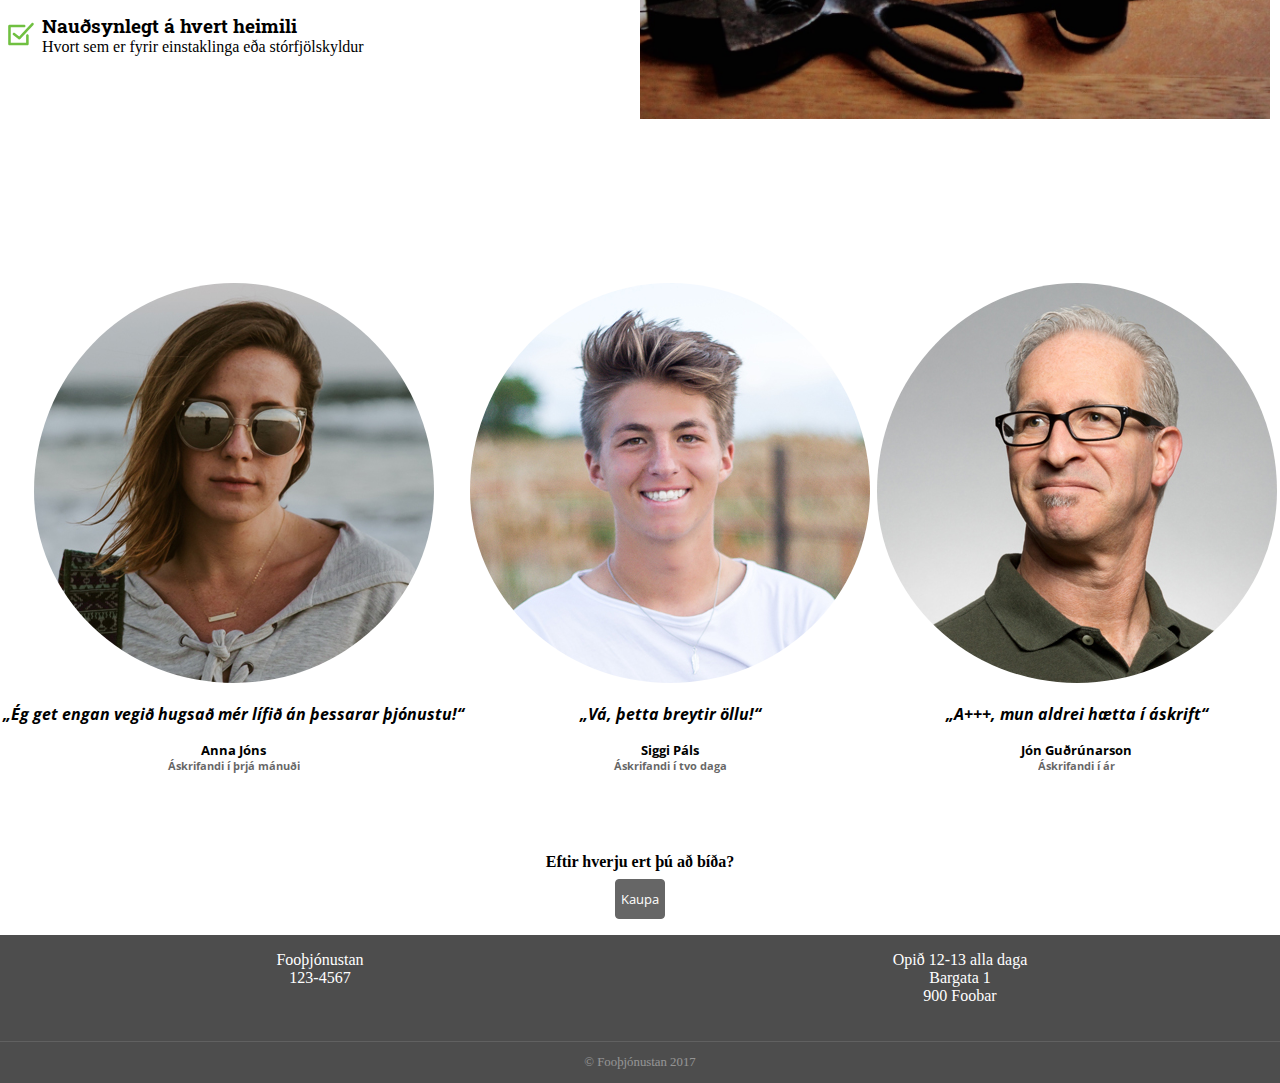
==== commit 506efa70: "Merge branch 'master' of https://github.com/Torfithor/funproject" ====
--- a/index.html
+++ b/index.html
@@ -20,8 +20,7 @@
   <link rel="stylesheet" href="media.css">
 </head>
 
-<body>
-
+<div class="grid">
   <div class="top">
     <h3 class="heading top--heading">Fooþjónustan</h3>
     <div class="top--buttons">
@@ -30,6 +29,19 @@
     </div>
   </div>
 
+<body>
+
+<<<<<<< HEAD
+  <div class="top">
+    <h3 class="heading top--heading">Fooþjónustan</h3>
+    <div class="top--buttons">
+      <button class="button--1"><a href="Um.html">Um</a></button>
+      <button class="button--2"><a href="kaupa.html">Kaupa</a></button>
+    </div>
+  </div>
+
+=======
+>>>>>>> eb8ef047c71ea52a2b6710f70d5da9b8b0127593
     <header>
       <h2>Í fyrsta skipti á Íslandi</h2>
       <h1 class="heading">Fooþjónustan</h1>
--- a/index.css
+++ b/index.css
@@ -13,7 +13,36 @@
   margin: 0;
   padding: 0;
 }
+.top {
+  background-color: rgba(0, 0, 0, 0.8);
+  display: flex;
+  padding: 0.5em 1em;
+  justify-content: space-between;
+  color: white;
+}
 
+.top--buttons > button {
+  padding: 0.5em;
+}
+.button--1 {
+  background: transparent;
+  border: none;
+}
+
+.button--2 {
+  background-color: gray;
+  border: none;
+  border-radius: 5px;
+}
+
+a {
+  text-decoration: none;
+  color: white;
+}
+
+.button--2:hover {
+  background-color: #4d4d4d;
+}
 html {
   box-sizing: border-box;
   font-size: 16px;
@@ -76,6 +105,14 @@
   margin: 0;
 }
 
+<<<<<<< HEAD
+=======
+html {
+  font-size: 16px;
+  line-height: 1.5;
+}
+
+>>>>>>> eb8ef047c71ea52a2b6710f70d5da9b8b0127593
 footer {
   margin-top: 1em;
   background-color: #4d4d4d;
@@ -105,6 +142,26 @@
   font-weight: bold;
 }
 
+footer {
+  margin-top: 1em;
+  background-color: #4d4d4d;
+  color: white;
+}
+
+.bottom {
+  border-top: solid gray 1px;
+  text-align: center;
+  padding-top: 1em;
+  padding-bottom: 1em;
+}
+
+.leftright {
+  display: flex;
+  text-align: center;
+  padding-top: 1em;
+  padding-bottom: 1em;
+}
+
 main {
   max-width: 100%;
   margin: 0 auto;
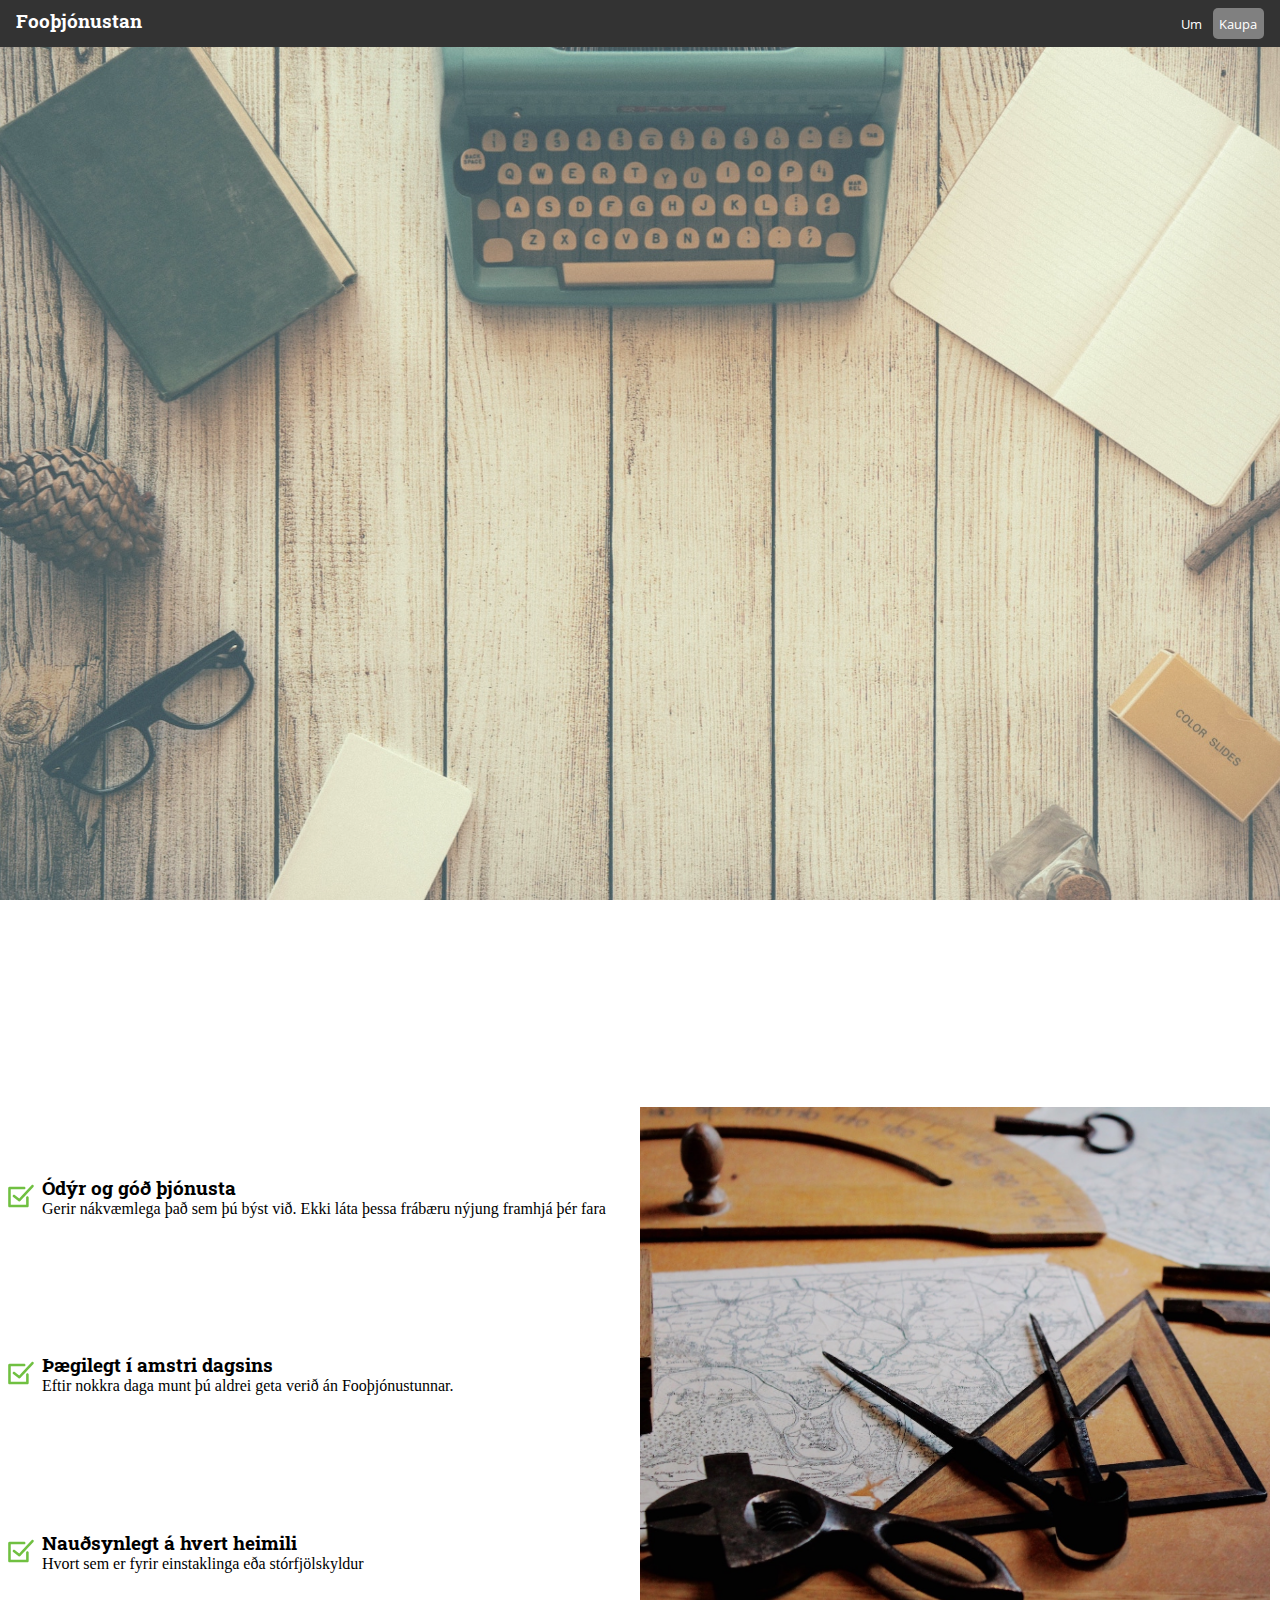
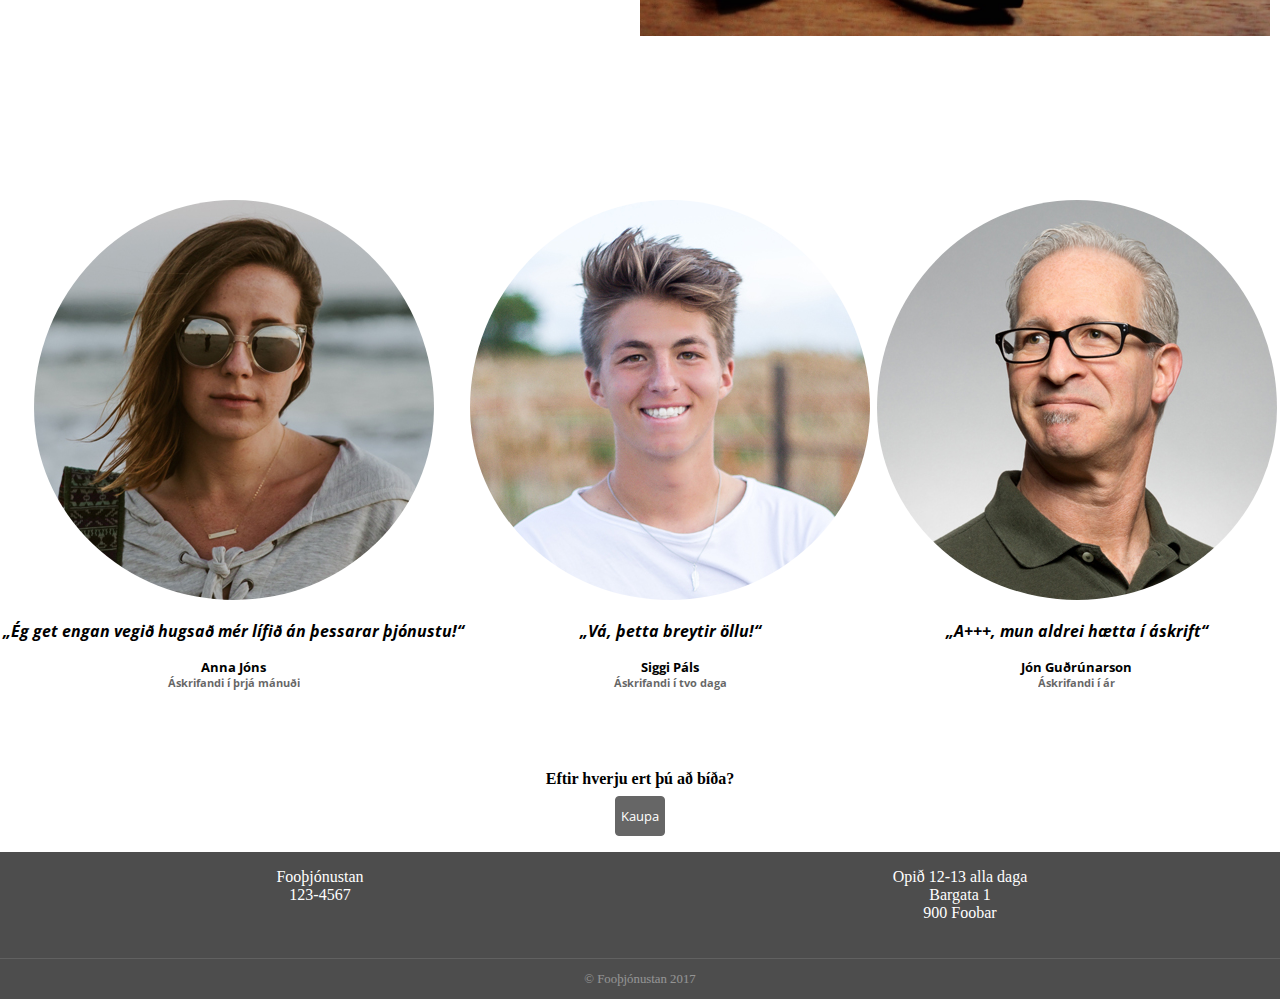
==== commit 8c7f988f: "Revert "Merge branch 'master' of https://github.com/Torfithor/funproject"" ====
--- a/index.html
+++ b/index.html
@@ -20,7 +20,8 @@
   <link rel="stylesheet" href="media.css">
 </head>
 
-<div class="grid">
+<body>
+
   <div class="top">
     <h3 class="heading top--heading">Fooþjónustan</h3>
     <div class="top--buttons">
@@ -29,19 +30,6 @@
     </div>
   </div>
 
-<body>
-
-<<<<<<< HEAD
-  <div class="top">
-    <h3 class="heading top--heading">Fooþjónustan</h3>
-    <div class="top--buttons">
-      <button class="button--1"><a href="Um.html">Um</a></button>
-      <button class="button--2"><a href="kaupa.html">Kaupa</a></button>
-    </div>
-  </div>
-
-=======
->>>>>>> eb8ef047c71ea52a2b6710f70d5da9b8b0127593
     <header>
       <h2>Í fyrsta skipti á Íslandi</h2>
       <h1 class="heading">Fooþjónustan</h1>
--- a/index.css
+++ b/index.css
@@ -13,36 +13,7 @@
   margin: 0;
   padding: 0;
 }
-.top {
-  background-color: rgba(0, 0, 0, 0.8);
-  display: flex;
-  padding: 0.5em 1em;
-  justify-content: space-between;
-  color: white;
-}
 
-.top--buttons > button {
-  padding: 0.5em;
-}
-.button--1 {
-  background: transparent;
-  border: none;
-}
-
-.button--2 {
-  background-color: gray;
-  border: none;
-  border-radius: 5px;
-}
-
-a {
-  text-decoration: none;
-  color: white;
-}
-
-.button--2:hover {
-  background-color: #4d4d4d;
-}
 html {
   box-sizing: border-box;
   font-size: 16px;
@@ -105,14 +76,6 @@
   margin: 0;
 }
 
-<<<<<<< HEAD
-=======
-html {
-  font-size: 16px;
-  line-height: 1.5;
-}
-
->>>>>>> eb8ef047c71ea52a2b6710f70d5da9b8b0127593
 footer {
   margin-top: 1em;
   background-color: #4d4d4d;
@@ -142,26 +105,6 @@
   font-weight: bold;
 }
 
-footer {
-  margin-top: 1em;
-  background-color: #4d4d4d;
-  color: white;
-}
-
-.bottom {
-  border-top: solid gray 1px;
-  text-align: center;
-  padding-top: 1em;
-  padding-bottom: 1em;
-}
-
-.leftright {
-  display: flex;
-  text-align: center;
-  padding-top: 1em;
-  padding-bottom: 1em;
-}
-
 main {
   max-width: 100%;
   margin: 0 auto;
